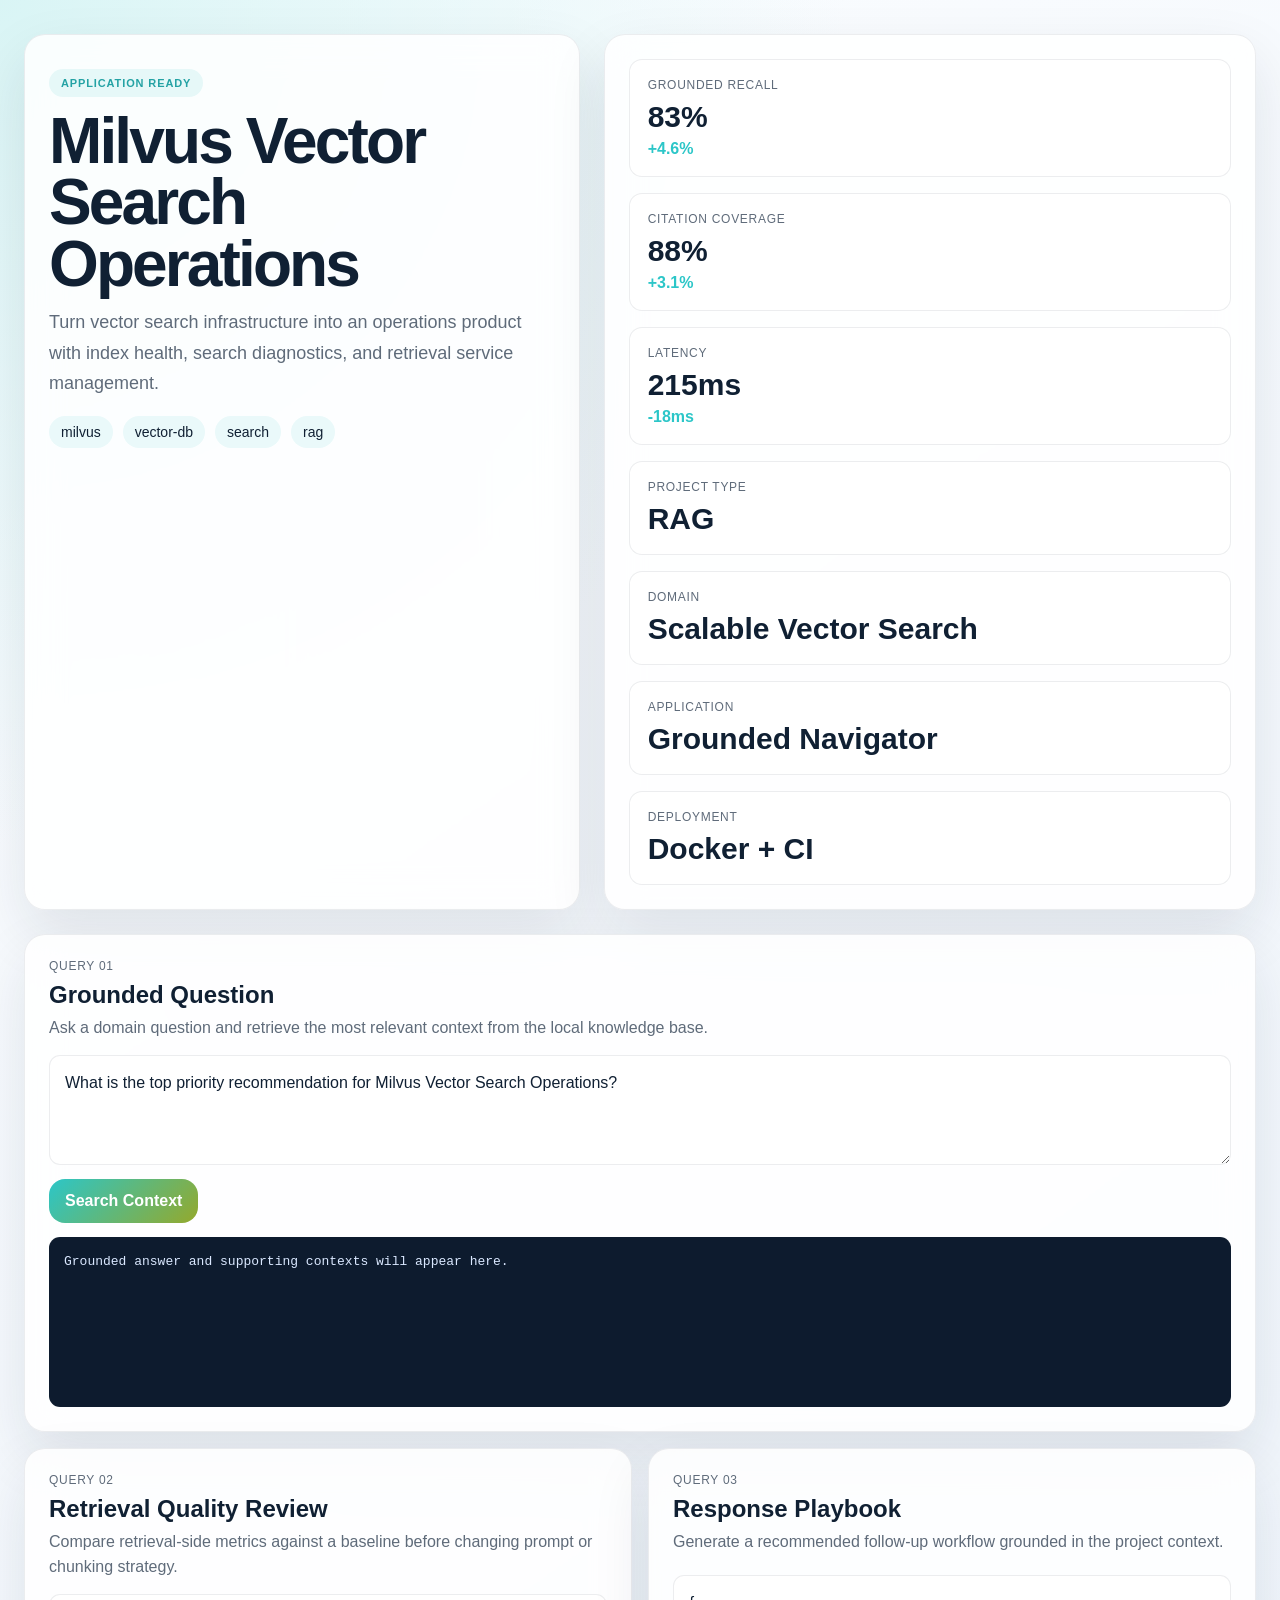
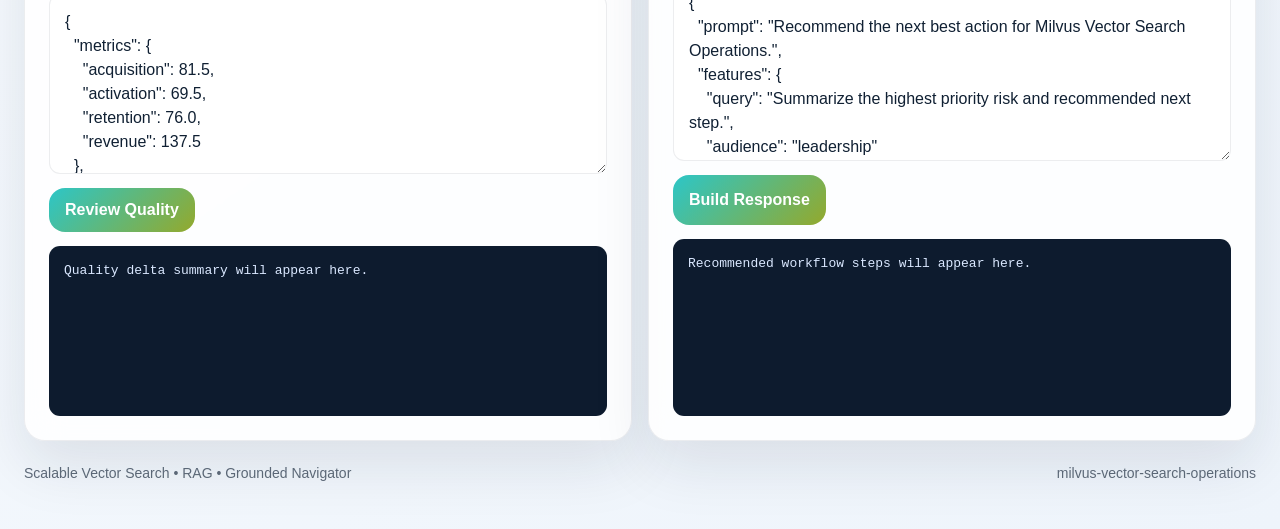
==== demo/index.html @ d9e9bcdb "Publish production-ready portfolio project" ====
<!doctype html>
        <html lang="en">
        <head>
          <meta charset="utf-8">
          <meta name="viewport" content="width=device-width, initial-scale=1">
          <title>Milvus Vector Search Operations</title>
          <link rel="stylesheet" href="./styles.css">
        </head>
        <body class="surface-mist">
          <div class="page layout-rail eyebrow-soft headline-normal modules-2 hero-align-split">
            <section class="hero">
              <div class="panel hero-copy">
                <span class="eyebrow" data-health>Grounded Navigator</span>
                <h1 id="project-title">Milvus Vector Search Operations</h1>
                <p id="project-summary" class="lead">Turn vector search infrastructure into an operations product with index health, search diagnostics, and retrieval service management.</p>
                <ul id="project-tags" class="tag-list">
                  <li>milvus</li><li>vector-db</li><li>search</li><li>rag</li>
                </ul>
              </div>
              <div class="panel hero-side">
                <div class="metric-grid">
                  <article class='card'><span>Grounded Recall</span><strong>83%</strong><em>+4.6%</em></article>
<article class='card'><span>Citation Coverage</span><strong>88%</strong><em>+3.1%</em></article>
<article class='card'><span>Latency</span><strong>215ms</strong><em>-18ms</em></article>
                </div>
                <div class="mini-grid">
                  <article class='mini-card'><span>Project Type</span><strong>RAG</strong></article><article class='mini-card'><span>Domain</span><strong>Scalable Vector Search</strong></article><article class='mini-card'><span>Application</span><strong>Grounded Navigator</strong></article><article class='mini-card'><span>Deployment</span><strong>Docker + CI</strong></article>
                </div>
              </div>
            </section>
            <section class="app-grid">
              <article class="panel module js-module span-wide">
  <div class="module-header">
    <span>Query 01</span>
    <h2>Grounded Question</h2>
    <p>Ask a domain question and retrieve the most relevant context from the local knowledge base.</p>
  </div>
  <textarea class="js-input module-input-text">What is the top priority recommendation for Milvus Vector Search Operations?</textarea>
  <div class="button-row">
    <button class="js-run" data-endpoint="/query" data-input-mode="text">Search Context</button>
  </div>
  <pre class="js-output">Grounded answer and supporting contexts will appear here.</pre>
</article>
<article class="panel module js-module span-normal">
          <div class="module-header">
            <span>Query 02</span>
            <h2>Retrieval Quality Review</h2>
            <p>Compare retrieval-side metrics against a baseline before changing prompt or chunking strategy.</p>
          </div>
          <textarea class="js-input">{
  &quot;metrics&quot;: {
    &quot;acquisition&quot;: 81.5,
    &quot;activation&quot;: 69.5,
    &quot;retention&quot;: 76.0,
    &quot;revenue&quot;: 137.5
  },
  &quot;baseline&quot;: {
    &quot;acquisition&quot;: 74.98,
    &quot;activation&quot;: 63.94,
    &quot;retention&quot;: 69.92,
    &quot;revenue&quot;: 126.5
  }
}</textarea>
          <div class="button-row">
            <button class="js-run" data-endpoint="/analyze" data-input-mode="json">Review Quality</button>
          </div>
          <pre class="js-output">Quality delta summary will appear here.</pre>
        </article>
<article class="panel module js-module span-normal">
          <div class="module-header">
            <span>Query 03</span>
            <h2>Response Playbook</h2>
            <p>Generate a recommended follow-up workflow grounded in the project context.</p>
          </div>
          <textarea class="js-input">{
  &quot;prompt&quot;: &quot;Recommend the next best action for Milvus Vector Search Operations.&quot;,
  &quot;features&quot;: {
    &quot;query&quot;: &quot;Summarize the highest priority risk and recommended next step.&quot;,
    &quot;audience&quot;: &quot;leadership&quot;
  },
  &quot;metrics&quot;: {
    &quot;acquisition&quot;: 81.5,
    &quot;activation&quot;: 69.5,
    &quot;retention&quot;: 76.0,
    &quot;revenue&quot;: 137.5
  }
}</textarea>
          <div class="button-row">
            <button class="js-run" data-endpoint="/recommend" data-input-mode="json">Build Response</button>
          </div>
          <pre class="js-output">Recommended workflow steps will appear here.</pre>
        </article>
            </section>
            <footer class="footer">
              <span>Scalable Vector Search • RAG • Grounded Navigator</span>
              <span>milvus-vector-search-operations</span>
            </footer>
          </div>
          <script id="bootstrap-data" type="application/json">{"project": {"slug": "milvus-vector-search-operations", "title": "Milvus Vector Search Operations", "project_type": "rag", "domain": "Scalable Vector Search", "summary": "Turn vector search infrastructure into an operations product with index health, search diagnostics, and retrieval service management.", "tags": ["milvus", "vector-db", "search", "rag"]}, "app_archetype": "navigator", "ui_profile": {"layout": "rail", "surface": "mist", "font_stack": "\"Space Grotesk\", \"Segoe UI\", sans-serif", "radius": 21, "shadow": 59, "eyebrow_style": "soft", "module_columns": 2, "hero_align": "split", "headline_mode": "normal"}, "app_modules": [{"label": "Query 01", "title": "Grounded Question", "description": "Ask a domain question and retrieve the most relevant context from the local knowledge base.", "endpoint": "/query", "input_mode": "text", "cta": "Search Context", "prefill": "What is the top priority recommendation for Milvus Vector Search Operations?", "hint": "Grounded answer and supporting contexts will appear here.", "span": "wide"}, {"label": "Query 02", "title": "Retrieval Quality Review", "description": "Compare retrieval-side metrics against a baseline before changing prompt or chunking strategy.", "endpoint": "/analyze", "input_mode": "json", "cta": "Review Quality", "prefill": "{\n  \"metrics\": {\n    \"acquisition\": 81.5,\n    \"activation\": 69.5,\n    \"retention\": 76.0,\n    \"revenue\": 137.5\n  },\n  \"baseline\": {\n    \"acquisition\": 74.98,\n    \"activation\": 63.94,\n    \"retention\": 69.92,\n    \"revenue\": 126.5\n  }\n}", "hint": "Quality delta summary will appear here.", "span": "normal"}, {"label": "Query 03", "title": "Response Playbook", "description": "Generate a recommended follow-up workflow grounded in the project context.", "endpoint": "/recommend", "input_mode": "json", "cta": "Build Response", "prefill": "{\n  \"prompt\": \"Recommend the next best action for Milvus Vector Search Operations.\",\n  \"features\": {\n    \"query\": \"Summarize the highest priority risk and recommended next step.\",\n    \"audience\": \"leadership\"\n  },\n  \"metrics\": {\n    \"acquisition\": 81.5,\n    \"activation\": 69.5,\n    \"retention\": 76.0,\n    \"revenue\": 137.5\n  }\n}", "hint": "Recommended workflow steps will appear here.", "span": "normal"}], "sample_features": {"query": "Summarize the highest priority risk and recommended next step.", "audience": "leadership"}, "sample_metrics": {"acquisition": 81.5, "activation": 69.5, "retention": 76.0, "revenue": 137.5}, "knowledge_base": ["Milvus Vector Search Operations is positioned as a Scalable Vector Search starter that emphasizes fast iteration, clear documentation, and production-friendly interfaces.", "The primary value proposition is: Turn vector search infrastructure into an operations product with index health, search diagnostics, and retrieval service management.", "Recommended operating model: ship a small API, add observability, validate outputs with stakeholder review, and monitor the top business KPI every week.", "Typical stakeholders include analytics, operations, product, and leadership teams working on milvus, vector-db, search, rag.", "Source paper: Milvus", "Official repo: https://github.com/milvus-io/milvus", "Production differentiation focus: Expose retrieval traces and grounding behavior through a product-style interface for scalable vector search.; Add production packaging, docs, health endpoints, and screenshots instead of stopping at a notebook or script.; Turn retrieval quality into something operators can tune and explain to non-ML stakeholders."], "dashboard_metrics": [{"label": "Grounded Recall", "value": "83%", "delta": "+4.6%"}, {"label": "Citation Coverage", "value": "88%", "delta": "+3.1%"}, {"label": "Latency", "value": "215ms", "delta": "-18ms"}]}</script>
          <script src="./app.js"></script>
        </body>
        </html>
---- demo/styles.css ----
:root {
  --accent: #2cc6c8;
  --accent-2: #94a92c;
  --accent-soft: color-mix(in srgb, var(--accent) 18%, white);
  --radius: 21px;
  --shadow-size: 59px;
  --font-stack: "Space Grotesk", "Segoe UI", sans-serif;
  --bg: #f4f7fb;
  --card: rgba(255, 255, 255, 0.86);
  --line: rgba(16, 32, 51, 0.08);
  --ink: #102033;
  --muted: #5f6b7a;
  --output-bg: #0d1b2e;
  --output-ink: #dae8ff;
}
* { box-sizing: border-box; }
html, body { margin: 0; min-height: 100%; }
body {
  font-family: var(--font-stack);
  color: var(--ink);
  background: linear-gradient(145deg, #f8fbff, var(--bg));
}
body.surface-mist {
  --bg: #eef4fb;
  background:
    radial-gradient(circle at top left, color-mix(in srgb, var(--accent) 18%, white), transparent 34%),
    linear-gradient(145deg, #fbfdff, var(--bg));
}
body.surface-aurora {
  --bg: #edf1ff;
  background:
    radial-gradient(circle at 0% 0%, color-mix(in srgb, var(--accent) 22%, white), transparent 38%),
    radial-gradient(circle at 100% 100%, color-mix(in srgb, var(--accent-2) 20%, white), transparent 28%),
    linear-gradient(135deg, #f7f8ff, var(--bg));
}
body.surface-sand {
  --bg: #f5efe8;
  --card: rgba(255, 251, 246, 0.9);
  background:
    linear-gradient(135deg, rgba(255,255,255,0.82), rgba(245, 239, 232, 0.98)),
    radial-gradient(circle at top right, color-mix(in srgb, var(--accent) 16%, white), transparent 32%);
}
body.surface-slate {
  --bg: #ecf0f7;
  --card: rgba(248, 250, 255, 0.88);
  background:
    linear-gradient(160deg, #f7f9fc, var(--bg)),
    radial-gradient(circle at bottom left, color-mix(in srgb, var(--accent-2) 16%, white), transparent 34%);
}
body.surface-paper {
  --bg: #f8f8f4;
  --card: rgba(255,255,255,0.93);
  background:
    linear-gradient(180deg, #fffefb, var(--bg));
}
body.surface-ink {
  --bg: #0f1726;
  --card: rgba(15, 23, 38, 0.88);
  --line: rgba(226, 238, 255, 0.1);
  --ink: #f5f8ff;
  --muted: #b4c0cf;
  --output-bg: rgba(255,255,255,0.06);
  --output-ink: #f5f8ff;
  background:
    radial-gradient(circle at top left, color-mix(in srgb, var(--accent) 28%, transparent), transparent 42%),
    linear-gradient(145deg, #09111d, var(--bg));
}
.page {
  max-width: 1360px;
  margin: 0 auto;
  padding: 34px 24px 48px;
  display: grid;
  gap: 24px;
}
.panel {
  background: var(--card);
  border: 1px solid var(--line);
  border-radius: var(--radius);
  box-shadow: 0 24px var(--shadow-size) rgba(16, 32, 51, 0.1);
  backdrop-filter: blur(18px);
}
.hero {
  display: grid;
  gap: 24px;
}
.hero-copy,
.hero-side,
.module {
  padding: 24px;
}
.eyebrow {
  display: inline-flex;
  align-items: center;
  gap: 8px;
  padding: 8px 12px;
  border-radius: 999px;
  background: var(--accent-soft);
  color: var(--accent);
  text-transform: uppercase;
  letter-spacing: 0.08em;
  font-size: 11px;
  font-weight: 800;
}
.page.eyebrow-outline .eyebrow {
  background: transparent;
  border: 1px solid color-mix(in srgb, var(--accent) 40%, white);
}
.page.eyebrow-soft .eyebrow {
  background: color-mix(in srgb, var(--accent) 12%, white);
  color: color-mix(in srgb, var(--accent) 82%, black);
}
h1 {
  margin: 14px 0 12px;
  font-size: clamp(2.2rem, 5vw, 4.4rem);
  line-height: 0.96;
  letter-spacing: -0.045em;
}
.page.headline-compact h1 { max-width: 10ch; }
.page.headline-tall h1 { line-height: 1.03; font-size: clamp(2.4rem, 5vw, 4.8rem); }
.lead {
  margin: 0;
  font-size: 18px;
  line-height: 1.68;
  color: var(--muted);
  max-width: 62ch;
}
.tag-list {
  list-style: none;
  display: flex;
  flex-wrap: wrap;
  gap: 10px;
  margin: 18px 0 0;
  padding: 0;
}
.tag-list li {
  padding: 8px 12px;
  border-radius: 999px;
  background: color-mix(in srgb, var(--accent) 10%, white);
  color: var(--ink);
  font-size: 14px;
}
.hero-side {
  display: grid;
  gap: 16px;
}
.metric-grid,
.mini-grid,
.app-grid {
  display: grid;
  gap: 16px;
}
.card,
.mini-card {
  background: color-mix(in srgb, var(--card) 92%, white);
  border: 1px solid var(--line);
  border-radius: calc(var(--radius) - 8px);
  padding: 18px;
}
.card span,
.mini-card span,
.module-header span {
  display: block;
  color: var(--muted);
  text-transform: uppercase;
  letter-spacing: 0.06em;
  font-size: 12px;
}
.card strong,
.mini-card strong {
  display: block;
  margin-top: 8px;
  font-size: 30px;
}
.card em {
  display: inline-block;
  margin-top: 6px;
  font-style: normal;
  color: var(--accent);
  font-weight: 700;
}
.module {
  display: grid;
  gap: 14px;
}
.module-header h2 {
  margin: 8px 0 6px;
  font-size: 24px;
}
.module-header p {
  margin: 0;
  color: var(--muted);
  line-height: 1.6;
}
textarea,
button {
  font: inherit;
}
textarea {
  width: 100%;
  min-height: 180px;
  resize: vertical;
  border: 1px solid var(--line);
  border-radius: calc(var(--radius) - 10px);
  padding: 15px;
  background: rgba(255,255,255,0.82);
  color: var(--ink);
  line-height: 1.5;
}
body.surface-ink textarea {
  background: rgba(255,255,255,0.05);
}
.module-input-text {
  min-height: 110px;
}
.button-row {
  display: flex;
  flex-wrap: wrap;
  gap: 10px;
}
button {
  border: 0;
  border-radius: 16px;
  background: linear-gradient(135deg, var(--accent), var(--accent-2));
  color: white;
  padding: 13px 16px;
  font-weight: 700;
  cursor: pointer;
}
pre {
  margin: 0;
  white-space: pre-wrap;
  word-break: break-word;
  background: var(--output-bg);
  color: var(--output-ink);
  border-radius: calc(var(--radius) - 10px);
  padding: 15px;
  min-height: 170px;
  line-height: 1.58;
  font-size: 13px;
  overflow: auto;
}
.footer {
  display: flex;
  justify-content: space-between;
  color: var(--muted);
  font-size: 14px;
}
.page.layout-horizon .hero {
  grid-template-columns: 1.45fr 1fr;
  align-items: stretch;
}
.page.layout-horizon.modules-2 .app-grid,
.page.layout-horizon.modules-3 .app-grid {
  grid-template-columns: repeat(3, minmax(0, 1fr));
}
.page.layout-rail .hero {
  grid-template-columns: 0.92fr 1.08fr;
}
.page.layout-rail .hero-copy {
  padding-top: 34px;
}
.page.layout-rail .app-grid {
  grid-template-columns: repeat(2, minmax(0, 1fr));
}
.page.layout-folio .hero {
  grid-template-columns: 1fr;
}
.page.layout-folio .hero-copy {
  text-align: center;
}
.page.layout-folio .lead {
  margin-inline: auto;
}
.page.layout-folio .tag-list {
  justify-content: center;
}
.page.layout-folio .metric-grid {
  grid-template-columns: repeat(3, minmax(0, 1fr));
}
.page.layout-folio .mini-grid {
  grid-template-columns: repeat(4, minmax(0, 1fr));
}
.page.layout-folio .app-grid {
  grid-template-columns: repeat(2, minmax(0, 1fr));
}
.page.layout-board .hero {
  grid-template-columns: 1fr;
}
.page.layout-board .hero-side {
  grid-template-columns: 1.2fr 0.8fr;
  align-items: start;
}
.page.layout-board .metric-grid {
  grid-template-columns: repeat(3, minmax(0, 1fr));
}
.page.layout-board .app-grid {
  grid-template-columns: repeat(4, minmax(0, 1fr));
}
.page.layout-stack .hero {
  grid-template-columns: 1fr;
}
.page.layout-stack .hero-side {
  grid-template-columns: repeat(2, minmax(0, 1fr));
}
.page.layout-stack .app-grid {
  grid-template-columns: repeat(3, minmax(0, 1fr));
}
.page.layout-console .hero {
  grid-template-columns: 1.1fr 0.9fr;
}
.page.layout-console .panel,
.page.layout-console .card,
.page.layout-console .mini-card {
  border-radius: 18px;
}
.page.modules-2 .app-grid {
  grid-template-columns: repeat(2, minmax(0, 1fr));
}
.module.span-wide {
  grid-column: span 2;
}
.hero-align-center .hero-copy {
  text-align: center;
}
.hero-align-center .lead,
.hero-align-center .tag-list {
  margin-inline: auto;
  justify-content: center;
}
@media (max-width: 1120px) {
  .page.layout-horizon .hero,
  .page.layout-rail .hero,
  .page.layout-console .hero,
  .page.layout-board .hero-side,
  .page.layout-folio .mini-grid,
  .page.layout-stack .hero-side,
  .page.modules-2 .app-grid,
  .page.layout-board .app-grid,
  .page.layout-stack .app-grid,
  .page.layout-horizon.modules-3 .app-grid,
  .page.layout-folio .app-grid {
    grid-template-columns: 1fr;
  }
  .module.span-wide {
    grid-column: auto;
  }
}
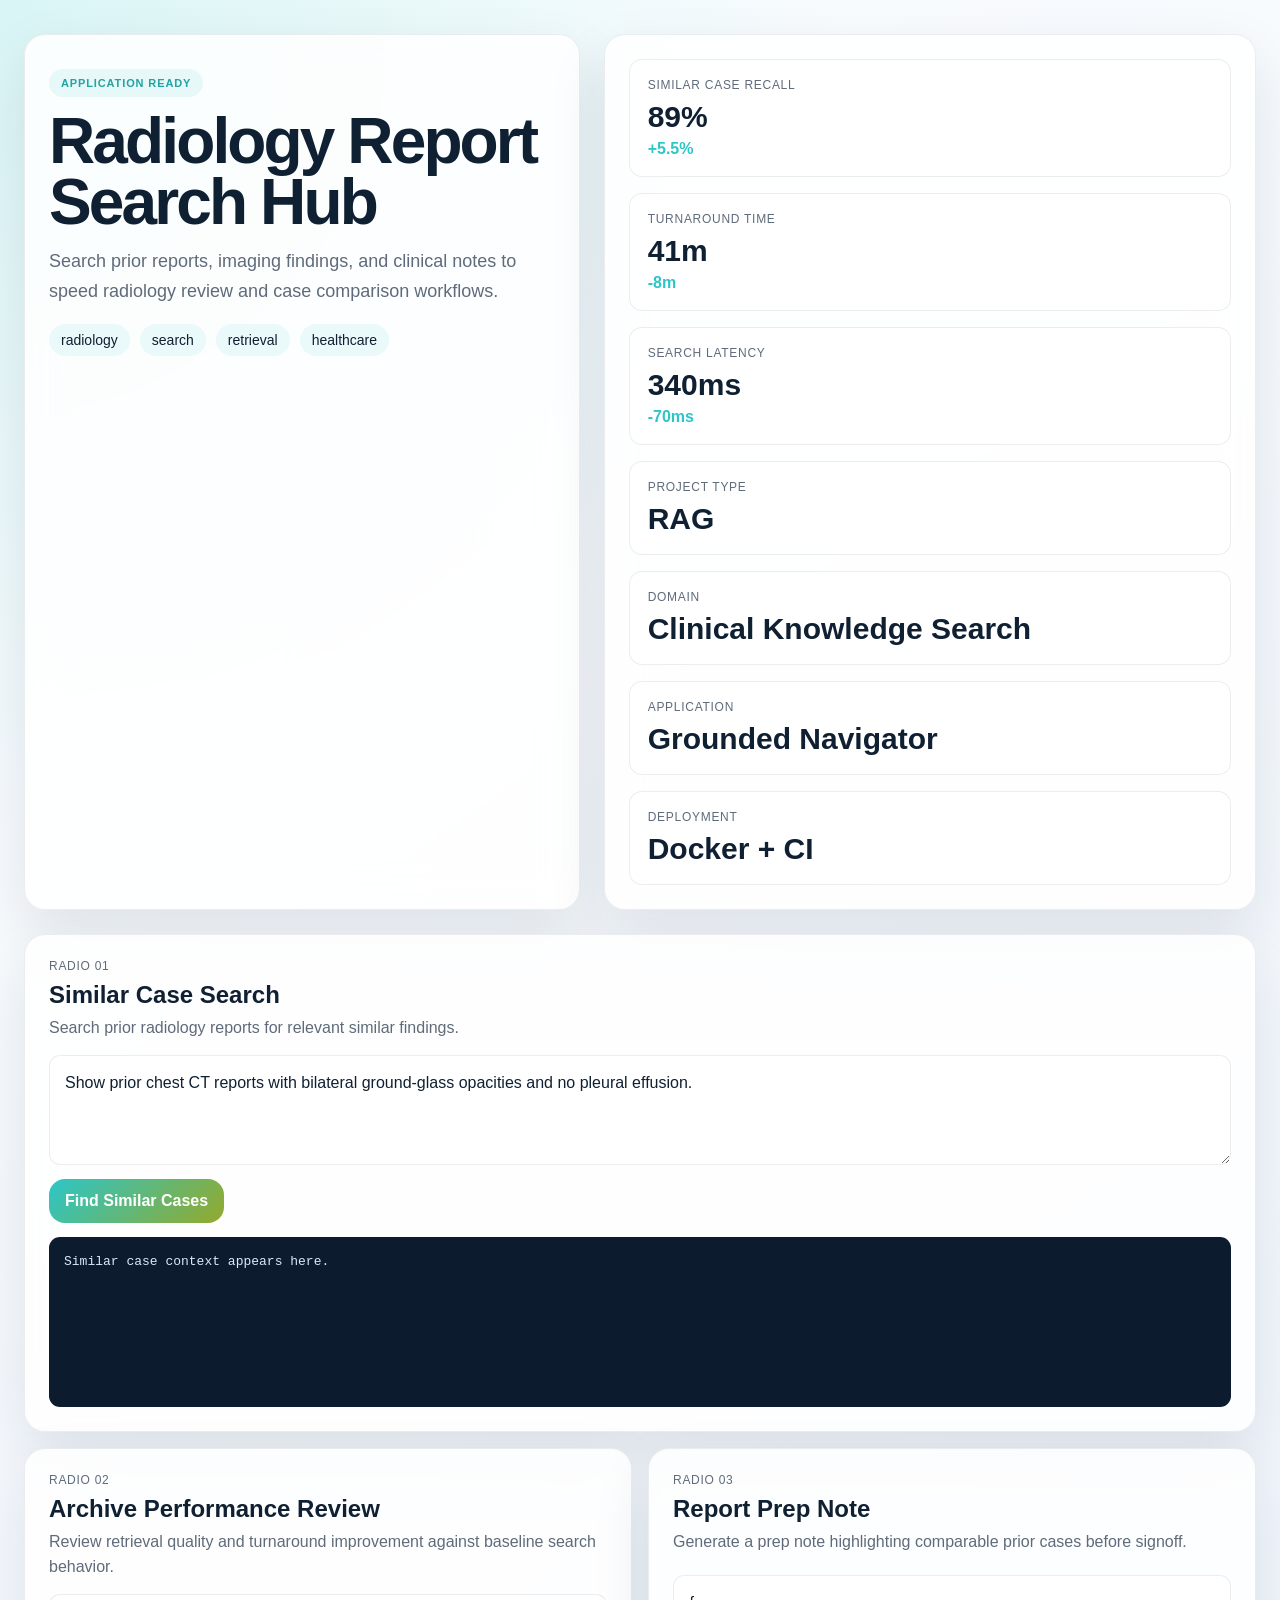
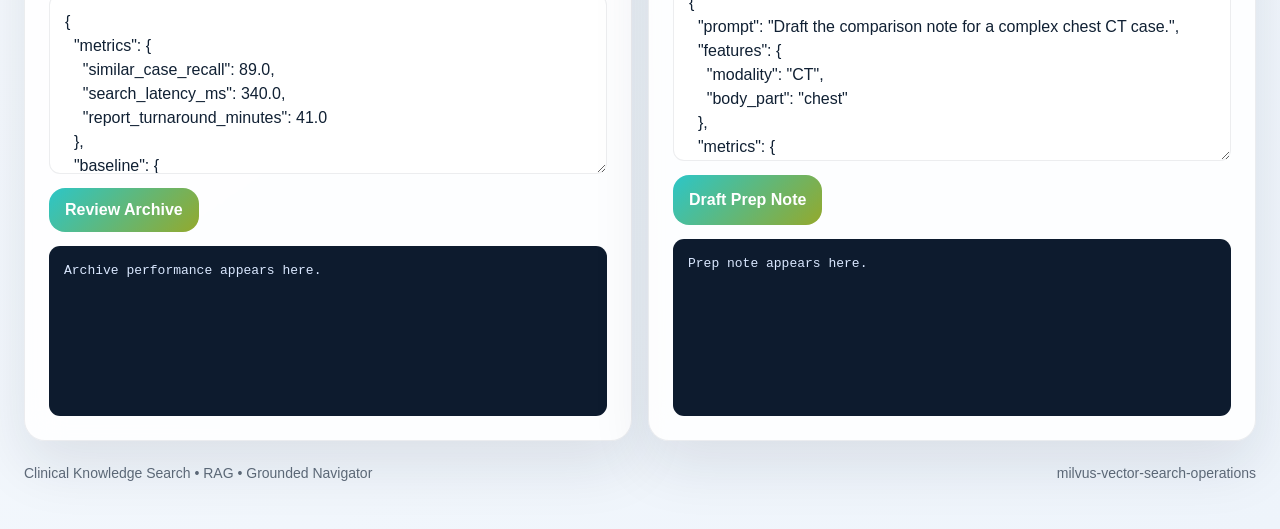
==== commit 381d5fdd: "Publish production-ready portfolio project" ====
--- a/demo/index.html
+++ b/demo/index.html
@@ -4,7 +4,7 @@
         <head>
           <meta charset="utf-8">
           <meta name="viewport" content="width=device-width, initial-scale=1">
-          <title>Milvus Vector Search Operations</title>
+          <title>Radiology Report Search Hub</title>
           <link rel="stylesheet" href="./styles.css">
         </head>
         <body class="surface-mist">
@@ -12,92 +12,88 @@
             <section class="hero">
               <div class="panel hero-copy">
                 <span class="eyebrow" data-health>Grounded Navigator</span>
-                <h1 id="project-title">Milvus Vector Search Operations</h1>
-                <p id="project-summary" class="lead">Turn vector search infrastructure into an operations product with index health, search diagnostics, and retrieval service management.</p>
+                <h1 id="project-title">Radiology Report Search Hub</h1>
+                <p id="project-summary" class="lead">Search prior reports, imaging findings, and clinical notes to speed radiology review and case comparison workflows.</p>
                 <ul id="project-tags" class="tag-list">
-                  <li>milvus</li><li>vector-db</li><li>search</li><li>rag</li>
+                  <li>radiology</li><li>search</li><li>retrieval</li><li>healthcare</li>
                 </ul>
               </div>
               <div class="panel hero-side">
                 <div class="metric-grid">
-                  <article class='card'><span>Grounded Recall</span><strong>83%</strong><em>+4.6%</em></article>
-<article class='card'><span>Citation Coverage</span><strong>88%</strong><em>+3.1%</em></article>
-<article class='card'><span>Latency</span><strong>215ms</strong><em>-18ms</em></article>
+                  <article class='card'><span>Similar Case Recall</span><strong>89%</strong><em>+5.5%</em></article>
+<article class='card'><span>Turnaround Time</span><strong>41m</strong><em>-8m</em></article>
+<article class='card'><span>Search Latency</span><strong>340ms</strong><em>-70ms</em></article>
                 </div>
                 <div class="mini-grid">
-                  <article class='mini-card'><span>Project Type</span><strong>RAG</strong></article><article class='mini-card'><span>Domain</span><strong>Scalable Vector Search</strong></article><article class='mini-card'><span>Application</span><strong>Grounded Navigator</strong></article><article class='mini-card'><span>Deployment</span><strong>Docker + CI</strong></article>
+                  <article class='mini-card'><span>Project Type</span><strong>RAG</strong></article><article class='mini-card'><span>Domain</span><strong>Clinical Knowledge Search</strong></article><article class='mini-card'><span>Application</span><strong>Grounded Navigator</strong></article><article class='mini-card'><span>Deployment</span><strong>Docker + CI</strong></article>
                 </div>
               </div>
             </section>
             <section class="app-grid">
               <article class="panel module js-module span-wide">
   <div class="module-header">
-    <span>Query 01</span>
-    <h2>Grounded Question</h2>
-    <p>Ask a domain question and retrieve the most relevant context from the local knowledge base.</p>
+    <span>Radio 01</span>
+    <h2>Similar Case Search</h2>
+    <p>Search prior radiology reports for relevant similar findings.</p>
   </div>
-  <textarea class="js-input module-input-text">What is the top priority recommendation for Milvus Vector Search Operations?</textarea>
+  <textarea class="js-input module-input-text">Show prior chest CT reports with bilateral ground-glass opacities and no pleural effusion.</textarea>
   <div class="button-row">
-    <button class="js-run" data-endpoint="/query" data-input-mode="text">Search Context</button>
+    <button class="js-run" data-endpoint="/query" data-input-mode="text">Find Similar Cases</button>
   </div>
-  <pre class="js-output">Grounded answer and supporting contexts will appear here.</pre>
+  <pre class="js-output">Similar case context appears here.</pre>
 </article>
 <article class="panel module js-module span-normal">
           <div class="module-header">
-            <span>Query 02</span>
-            <h2>Retrieval Quality Review</h2>
-            <p>Compare retrieval-side metrics against a baseline before changing prompt or chunking strategy.</p>
+            <span>Radio 02</span>
+            <h2>Archive Performance Review</h2>
+            <p>Review retrieval quality and turnaround improvement against baseline search behavior.</p>
           </div>
           <textarea class="js-input">{
   &quot;metrics&quot;: {
-    &quot;acquisition&quot;: 81.5,
-    &quot;activation&quot;: 69.5,
-    &quot;retention&quot;: 76.0,
-    &quot;revenue&quot;: 137.5
+    &quot;similar_case_recall&quot;: 89.0,
+    &quot;search_latency_ms&quot;: 340.0,
+    &quot;report_turnaround_minutes&quot;: 41.0
   },
   &quot;baseline&quot;: {
-    &quot;acquisition&quot;: 74.98,
-    &quot;activation&quot;: 63.94,
-    &quot;retention&quot;: 69.92,
-    &quot;revenue&quot;: 126.5
+    &quot;similar_case_recall&quot;: 83.5,
+    &quot;search_latency_ms&quot;: 410.0,
+    &quot;report_turnaround_minutes&quot;: 49.0
   }
 }</textarea>
           <div class="button-row">
-            <button class="js-run" data-endpoint="/analyze" data-input-mode="json">Review Quality</button>
+            <button class="js-run" data-endpoint="/analyze" data-input-mode="json">Review Archive</button>
           </div>
-          <pre class="js-output">Quality delta summary will appear here.</pre>
+          <pre class="js-output">Archive performance appears here.</pre>
         </article>
 <article class="panel module js-module span-normal">
           <div class="module-header">
-            <span>Query 03</span>
-            <h2>Response Playbook</h2>
-            <p>Generate a recommended follow-up workflow grounded in the project context.</p>
+            <span>Radio 03</span>
+            <h2>Report Prep Note</h2>
+            <p>Generate a prep note highlighting comparable prior cases before signoff.</p>
           </div>
           <textarea class="js-input">{
-  &quot;prompt&quot;: &quot;Recommend the next best action for Milvus Vector Search Operations.&quot;,
+  &quot;prompt&quot;: &quot;Draft the comparison note for a complex chest CT case.&quot;,
   &quot;features&quot;: {
-    &quot;query&quot;: &quot;Summarize the highest priority risk and recommended next step.&quot;,
-    &quot;audience&quot;: &quot;leadership&quot;
+    &quot;modality&quot;: &quot;CT&quot;,
+    &quot;body_part&quot;: &quot;chest&quot;
   },
   &quot;metrics&quot;: {
-    &quot;acquisition&quot;: 81.5,
-    &quot;activation&quot;: 69.5,
-    &quot;retention&quot;: 76.0,
-    &quot;revenue&quot;: 137.5
+    &quot;similar_case_recall&quot;: 0.89,
+    &quot;report_turnaround_minutes&quot;: 41.0
   }
 }</textarea>
           <div class="button-row">
-            <button class="js-run" data-endpoint="/recommend" data-input-mode="json">Build Response</button>
+            <button class="js-run" data-endpoint="/recommend" data-input-mode="json">Draft Prep Note</button>
           </div>
-          <pre class="js-output">Recommended workflow steps will appear here.</pre>
+          <pre class="js-output">Prep note appears here.</pre>
         </article>
             </section>
             <footer class="footer">
-              <span>Scalable Vector Search • RAG • Grounded Navigator</span>
+              <span>Clinical Knowledge Search • RAG • Grounded Navigator</span>
               <span>milvus-vector-search-operations</span>
             </footer>
           </div>
-          <script id="bootstrap-data" type="application/json">{"project": {"slug": "milvus-vector-search-operations", "title": "Milvus Vector Search Operations", "project_type": "rag", "domain": "Scalable Vector Search", "summary": "Turn vector search infrastructure into an operations product with index health, search diagnostics, and retrieval service management.", "tags": ["milvus", "vector-db", "search", "rag"]}, "app_archetype": "navigator", "ui_profile": {"layout": "rail", "surface": "mist", "font_stack": "\"Space Grotesk\", \"Segoe UI\", sans-serif", "radius": 21, "shadow": 59, "eyebrow_style": "soft", "module_columns": 2, "hero_align": "split", "headline_mode": "normal"}, "app_modules": [{"label": "Query 01", "title": "Grounded Question", "description": "Ask a domain question and retrieve the most relevant context from the local knowledge base.", "endpoint": "/query", "input_mode": "text", "cta": "Search Context", "prefill": "What is the top priority recommendation for Milvus Vector Search Operations?", "hint": "Grounded answer and supporting contexts will appear here.", "span": "wide"}, {"label": "Query 02", "title": "Retrieval Quality Review", "description": "Compare retrieval-side metrics against a baseline before changing prompt or chunking strategy.", "endpoint": "/analyze", "input_mode": "json", "cta": "Review Quality", "prefill": "{\n  \"metrics\": {\n    \"acquisition\": 81.5,\n    \"activation\": 69.5,\n    \"retention\": 76.0,\n    \"revenue\": 137.5\n  },\n  \"baseline\": {\n    \"acquisition\": 74.98,\n    \"activation\": 63.94,\n    \"retention\": 69.92,\n    \"revenue\": 126.5\n  }\n}", "hint": "Quality delta summary will appear here.", "span": "normal"}, {"label": "Query 03", "title": "Response Playbook", "description": "Generate a recommended follow-up workflow grounded in the project context.", "endpoint": "/recommend", "input_mode": "json", "cta": "Build Response", "prefill": "{\n  \"prompt\": \"Recommend the next best action for Milvus Vector Search Operations.\",\n  \"features\": {\n    \"query\": \"Summarize the highest priority risk and recommended next step.\",\n    \"audience\": \"leadership\"\n  },\n  \"metrics\": {\n    \"acquisition\": 81.5,\n    \"activation\": 69.5,\n    \"retention\": 76.0,\n    \"revenue\": 137.5\n  }\n}", "hint": "Recommended workflow steps will appear here.", "span": "normal"}], "sample_features": {"query": "Summarize the highest priority risk and recommended next step.", "audience": "leadership"}, "sample_metrics": {"acquisition": 81.5, "activation": 69.5, "retention": 76.0, "revenue": 137.5}, "knowledge_base": ["Milvus Vector Search Operations is positioned as a Scalable Vector Search starter that emphasizes fast iteration, clear documentation, and production-friendly interfaces.", "The primary value proposition is: Turn vector search infrastructure into an operations product with index health, search diagnostics, and retrieval service management.", "Recommended operating model: ship a small API, add observability, validate outputs with stakeholder review, and monitor the top business KPI every week.", "Typical stakeholders include analytics, operations, product, and leadership teams working on milvus, vector-db, search, rag.", "Source paper: Milvus", "Official repo: https://github.com/milvus-io/milvus", "Production differentiation focus: Expose retrieval traces and grounding behavior through a product-style interface for scalable vector search.; Add production packaging, docs, health endpoints, and screenshots instead of stopping at a notebook or script.; Turn retrieval quality into something operators can tune and explain to non-ML stakeholders."], "dashboard_metrics": [{"label": "Grounded Recall", "value": "83%", "delta": "+4.6%"}, {"label": "Citation Coverage", "value": "88%", "delta": "+3.1%"}, {"label": "Latency", "value": "215ms", "delta": "-18ms"}]}</script>
+          <script id="bootstrap-data" type="application/json">{"project": {"slug": "milvus-vector-search-operations", "title": "Radiology Report Search Hub", "project_type": "rag", "domain": "Clinical Knowledge Search", "summary": "Search prior reports, imaging findings, and clinical notes to speed radiology review and case comparison workflows.", "tags": ["radiology", "search", "retrieval", "healthcare"]}, "app_archetype": "navigator", "ui_profile": {"layout": "rail", "surface": "mist", "font_stack": "\"Space Grotesk\", \"Segoe UI\", sans-serif", "radius": 21, "shadow": 59, "eyebrow_style": "soft", "module_columns": 2, "hero_align": "split", "headline_mode": "normal"}, "app_modules": [{"label": "Radio 01", "title": "Similar Case Search", "description": "Search prior radiology reports for relevant similar findings.", "endpoint": "/query", "input_mode": "text", "cta": "Find Similar Cases", "prefill": "Show prior chest CT reports with bilateral ground-glass opacities and no pleural effusion.", "hint": "Similar case context appears here.", "span": "wide"}, {"label": "Radio 02", "title": "Archive Performance Review", "description": "Review retrieval quality and turnaround improvement against baseline search behavior.", "endpoint": "/analyze", "input_mode": "json", "cta": "Review Archive", "prefill": "{\n  \"metrics\": {\n    \"similar_case_recall\": 89.0,\n    \"search_latency_ms\": 340.0,\n    \"report_turnaround_minutes\": 41.0\n  },\n  \"baseline\": {\n    \"similar_case_recall\": 83.5,\n    \"search_latency_ms\": 410.0,\n    \"report_turnaround_minutes\": 49.0\n  }\n}", "hint": "Archive performance appears here.", "span": "normal"}, {"label": "Radio 03", "title": "Report Prep Note", "description": "Generate a prep note highlighting comparable prior cases before signoff.", "endpoint": "/recommend", "input_mode": "json", "cta": "Draft Prep Note", "prefill": "{\n  \"prompt\": \"Draft the comparison note for a complex chest CT case.\",\n  \"features\": {\n    \"modality\": \"CT\",\n    \"body_part\": \"chest\"\n  },\n  \"metrics\": {\n    \"similar_case_recall\": 0.89,\n    \"report_turnaround_minutes\": 41.0\n  }\n}", "hint": "Prep note appears here.", "span": "normal"}], "sample_features": {"modality": "CT", "body_part": "chest", "finding_complexity": "high", "archive_size_m": 3.2, "urgent_case": true}, "sample_metrics": {"similar_case_recall": 0.89, "search_latency_ms": 340, "report_turnaround_minutes": 41.0, "wording_reuse_gain": 0.27}, "knowledge_base": ["User: radiologists comparing current cases to prior findings.", "Primary pain: prior report retrieval is slow when case similarity is buried in large archives.", "Decision output: retrieve similar findings and recommended report context.", "Business impact: faster turnaround and more consistent reporting."], "dashboard_metrics": [{"label": "Similar Case Recall", "value": "89%", "delta": "+5.5%"}, {"label": "Turnaround Time", "value": "41m", "delta": "-8m"}, {"label": "Search Latency", "value": "340ms", "delta": "-70ms"}]}</script>
           <script src="./app.js"></script>
         </body>
         </html>
